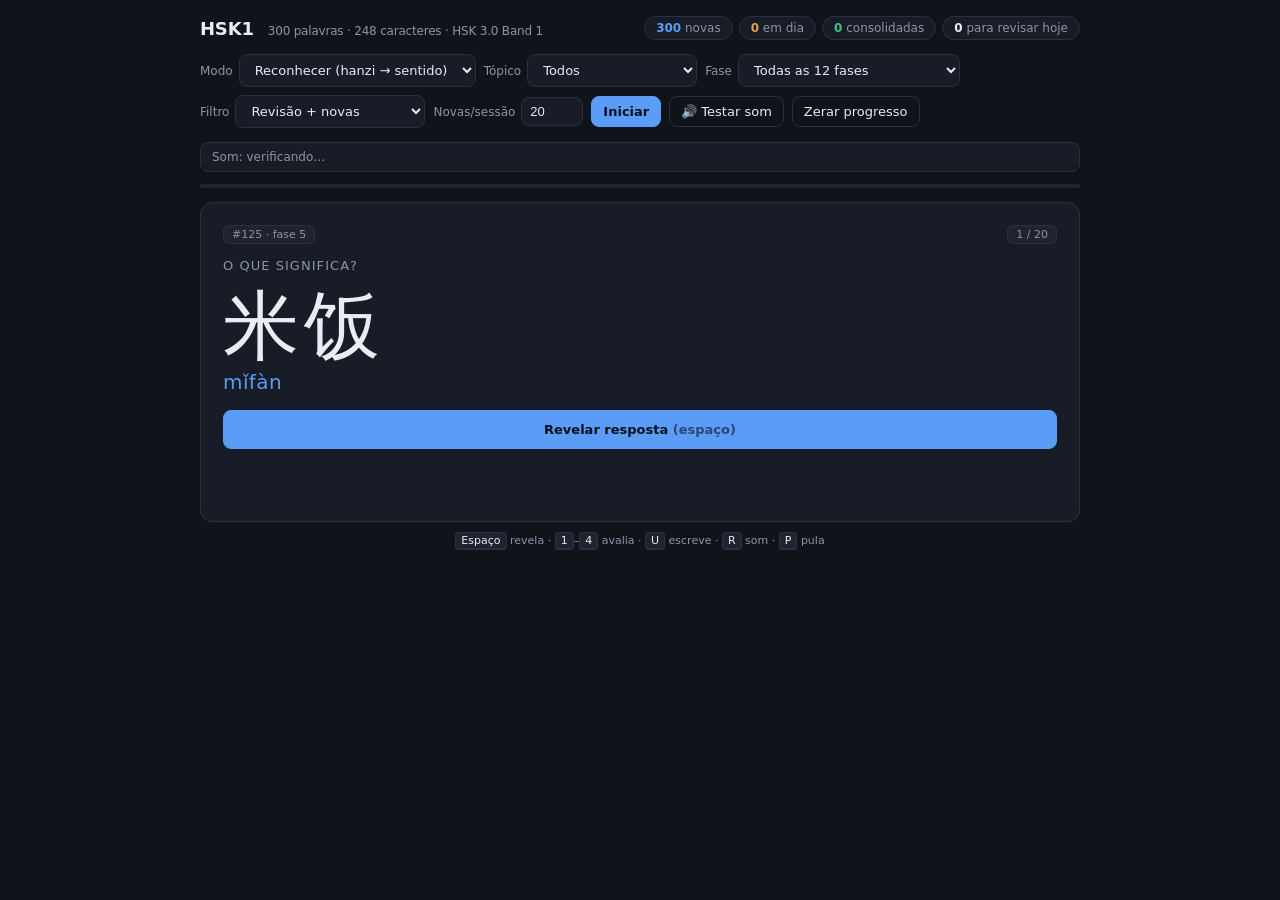
==== flashcards/index.html @ e9edb1f1 "chore: importa projeto HSK1 (dados, flashcards, scripts) com landing page" ====
<!DOCTYPE html>
<html lang="pt-BR">
<head>
<meta charset="utf-8">
<meta name="viewport" content="width=device-width, initial-scale=1">
<title>HSK1 · Flashcards</title>
<link rel="stylesheet" href="styles.css">
</head>
<body>
<div class="wrap">

  <header>
    <h1>HSK1 <small id="metaLine">300 palavras</small></h1>
    <div class="stats" id="stats"></div>
  </header>

  <div class="toolbar">
    <label class="field">Modo
      <select id="mode">
        <option value="recognize">Reconhecer (hanzi → sentido)</option>
        <option value="produce">Produzir (sentido → hanzi)</option>
        <option value="audio">Ouvir (som → hanzi)</option>
        <option value="comp">Componentes (radicais)</option>
      </select>
    </label>

    <label class="field">Tópico
      <select id="topic"><option value="">Todos</option></select>
    </label>

    <label class="field">Fase
      <select id="fase"><option value="">Todas as 12 fases</option></select>
    </label>

    <label class="field">Filtro
      <select id="filter">
        <option value="due">Revisão + novas</option>
        <option value="new">Só novas</option>
        <option value="dueOnly">Só revisões</option>
        <option value="all">Todas (ignora agenda)</option>
      </select>
    </label>

    <label class="field">Novas/sessão
      <input type="number" id="limit" value="20" min="1" max="100"
             style="width:62px;font-size:13px;background:var(--panel);color:var(--text);border:1px solid var(--line);border-radius:8px;padding:6px 8px;">
    </label>

    <button class="primary" id="start">Iniciar</button>
    <button class="ghost" id="testAudio">&#128266; Testar som</button>
    <button class="ghost" id="reset">Zerar progresso</button>
  </div>

  <div class="audio-status" id="audioStatus">Som: verificando…</div>

  <div class="bar"><i id="bar" style="width:0%"></i></div>

  <div class="card" id="card" style="margin-top:14px"></div>

  <div id="writeHost"></div>

  <div class="hint">
    <kbd>Espaço</kbd> revela · <kbd>1</kbd>–<kbd>4</kbd> avalia · <kbd>U</kbd> escreve · <kbd>R</kbd> som · <kbd>P</kbd> pula
  </div>

</div>

<script src="../data/hsk1.js"></script>
<script src="app.js"></script>
</body>
</html>
---- flashcards/styles.css ----
:root {
  --bg: #10131a;
  --panel: #181c26;
  --panel-2: #1f2430;
  --line: #2a3040;
  --text: #e8ecf4;
  --muted: #8b95a9;
  --accent: #5b9cf6;
  --ok: #3fbf7f;
  --warn: #e0a33e;
  --bad: #e05a5a;
  --radius: 12px;
  --hanzi: "Noto Serif SC", "Songti SC", "SimSun", "Microsoft YaHei", serif;
}

* { box-sizing: border-box; }

html, body {
  margin: 0;
  padding: 0;
  background: var(--bg);
  color: var(--text);
  font-family: "Inter", "Segoe UI", system-ui, -apple-system, sans-serif;
  min-height: 100%;
}

body { padding: 16px; }

.wrap { max-width: 880px; margin: 0 auto; }

/* ---------- header ---------- */

header {
  display: flex;
  align-items: center;
  justify-content: space-between;
  gap: 12px;
  flex-wrap: wrap;
  margin-bottom: 14px;
}

header h1 {
  font-size: 18px;
  font-weight: 650;
  margin: 0;
  letter-spacing: -0.2px;
}

header h1 small {
  color: var(--muted);
  font-weight: 400;
  font-size: 12px;
  margin-left: 8px;
}

.stats { display: flex; gap: 6px; flex-wrap: wrap; }

.pill {
  background: var(--panel);
  border: 1px solid var(--line);
  border-radius: 999px;
  padding: 4px 11px;
  font-size: 12px;
  color: var(--muted);
  white-space: nowrap;
}

.pill b { color: var(--text); font-weight: 600; }
.pill.new b { color: var(--accent); }
.pill.learn b { color: var(--warn); }
.pill.rev b { color: var(--ok); }

/* ---------- toolbar ---------- */

.toolbar {
  display: flex;
  gap: 8px;
  flex-wrap: wrap;
  align-items: center;
  margin-bottom: 14px;
}

button, select {
  font-family: inherit;
  font-size: 13px;
  color: var(--text);
  background: var(--panel);
  border: 1px solid var(--line);
  border-radius: 8px;
  padding: 7px 11px;
  cursor: pointer;
}

button:hover, select:hover { border-color: var(--accent); }
button:active { transform: translateY(1px); }

button.primary {
  background: var(--accent);
  border-color: var(--accent);
  color: #08101f;
  font-weight: 600;
}

button.ghost { background: transparent; }
button[disabled] { opacity: 0.4; cursor: not-allowed; }

label.field {
  display: flex;
  align-items: center;
  gap: 6px;
  font-size: 12px;
  color: var(--muted);
}

/* ---------- card ---------- */

.card {
  background: var(--panel);
  border: 1px solid var(--line);
  border-radius: var(--radius);
  padding: 22px;
  min-height: 320px;
  display: flex;
  flex-direction: column;
}

.card-top {
  display: flex;
  justify-content: space-between;
  font-size: 11px;
  color: var(--muted);
  margin-bottom: 14px;
}

.badge {
  background: var(--panel-2);
  border: 1px solid var(--line);
  border-radius: 6px;
  padding: 2px 8px;
  font-size: 11px;
}

.q {
  font-size: 13px;
  color: var(--muted);
  margin-bottom: 10px;
  text-transform: uppercase;
  letter-spacing: 0.08em;
}

.prompt {
  text-align: center;
  margin: 10px 0 18px;
}

.hanzi {
  font-family: var(--hanzi);
  font-size: 76px;
  line-height: 1.15;
  letter-spacing: 0.06em;
  color: var(--text);
}

.hanzi.small { font-size: 46px; }

.pinyin {
  font-size: 20px;
  color: var(--accent);
  letter-spacing: 0.02em;
}

.prompt-pt { font-size: 26px; line-height: 1.4; }
.prompt-hidden { color: var(--muted); font-size: 40px; letter-spacing: 0.1em; }

.choices { display: grid; gap: 8px; margin-top: 6px; }

.choice {
  text-align: left;
  padding: 11px 13px;
  font-size: 14px;
  line-height: 1.45;
  background: var(--panel-2);
  border-radius: 8px;
  border: 1px solid transparent;
}

.choice:hover { border-color: var(--accent); }
.choice.correct { border-color: var(--ok); background: rgba(63, 191, 127, 0.12); }
.choice.wrong { border-color: var(--bad); background: rgba(224, 90, 90, 0.12); }

.audio-btn {
  font-size: 34px;
  padding: 10px 20px;
  border-radius: 999px;
}

/* ---------- reveal ---------- */

.reveal {
  border-top: 1px solid var(--line);
  margin-top: 18px;
  padding-top: 16px;
  display: grid;
  gap: 14px;
}

.gloss { font-size: 18px; font-weight: 600; }

.blk h4 {
  margin: 0 0 6px;
  font-size: 11px;
  text-transform: uppercase;
  letter-spacing: 0.08em;
  color: var(--muted);
  font-weight: 600;
}

.blk p { margin: 0; font-size: 14px; line-height: 1.6; color: #cdd5e4; }

.comp { display: grid; gap: 6px; }

.comp-char {
  display: flex;
  align-items: baseline;
  gap: 10px;
  font-family: var(--hanzi);
  font-size: 26px;
}

.comp-char .parts {
  display: flex;
  flex-wrap: wrap;
  gap: 6px;
  align-items: center;
}

.tag {
  font-family: "Inter", sans-serif;
  font-size: 11px;
  color: var(--muted);
  background: var(--panel-2);
  border: 1px solid var(--line);
  border-radius: 6px;
  padding: 3px 8px;
}

.tag b { color: var(--accent); font-weight: 600; }

.ex { font-size: 14px; line-height: 1.65; }
.ex .zh { font-family: var(--hanzi); font-size: 19px; }
.ex .py { color: var(--accent); font-size: 12px; }
.ex .pt { color: var(--muted); font-size: 13px; }

.note {
  background: rgba(224, 163, 62, 0.09);
  border-left: 2px solid var(--warn);
  padding: 9px 12px;
  border-radius: 0 6px 6px 0;
  font-size: 13px;
  line-height: 1.55;
}

/* ---------- grading ---------- */

.grades { display: flex; gap: 8px; margin-top: 16px; }

.grades button { flex: 1; padding: 11px 8px; font-size: 13px; }
.grades .g0 { border-color: var(--bad); }
.grades .g1 { border-color: var(--warn); }
.grades .g2 { border-color: var(--accent); }
.grades .g3 { border-color: var(--ok); }

/* ---------- progress bar ---------- */

.bar { height: 4px; background: var(--panel-2); border-radius: 999px; overflow: hidden; margin: 12px 0 0; }
.bar > i { display: block; height: 100%; background: var(--accent); transition: width 0.25s; }

.audio-status {
  font-size: 12px; margin-top: 10px; padding: 7px 11px; border-radius: 8px;
  background: var(--panel); border: 1px solid var(--line); color: var(--muted);
}
.audio-status.ok { color: var(--ok, #6fcf97); border-color: color-mix(in srgb, var(--ok, #6fcf97) 35%, transparent); }
.audio-status.warn { color: #e2b04a; border-color: rgba(226, 176, 74, 0.35); }

.hint { font-size: 11px; color: var(--muted); margin-top: 12px; text-align: center; }

kbd {
  background: var(--panel-2);
  border: 1px solid var(--line);
  border-bottom-width: 2px;
  border-radius: 4px;
  padding: 1px 5px;
  font-family: inherit;
  font-size: 11px;
  color: var(--text);
}

/* ---------- write practice ---------- */

.canvas-wrap { text-align: center; }

canvas {
  background: var(--panel-2);
  border: 1px solid var(--line);
  border-radius: 8px;
  touch-action: none;
  cursor: crosshair;
}

.ghost-char {
  position: absolute;
  inset: 0;
  display: grid;
  place-items: center;
  font-family: var(--hanzi);
  font-size: 150px;
  color: rgba(232, 236, 244, 0.09);
  pointer-events: none;
  user-select: none;
}

.canvas-stack { position: relative; display: inline-block; }

.stack-tools { display: flex; gap: 6px; justify-content: center; margin-top: 8px; }

/* ---------- end screen ---------- */

.end { text-align: center; padding: 30px 10px; }
.end h2 { margin: 0 0 8px; font-size: 22px; }
.end p { color: var(--muted); margin: 4px 0; font-size: 14px; }

.hidden { display: none !important; }

.row { display: flex; gap: 8px; flex-wrap: wrap; }
.spread { justify-content: space-between; }

@media (max-width: 560px) {
  .hanzi { font-size: 58px; }
  .prompt-pt { font-size: 21px; }
  .card { padding: 16px; }
}
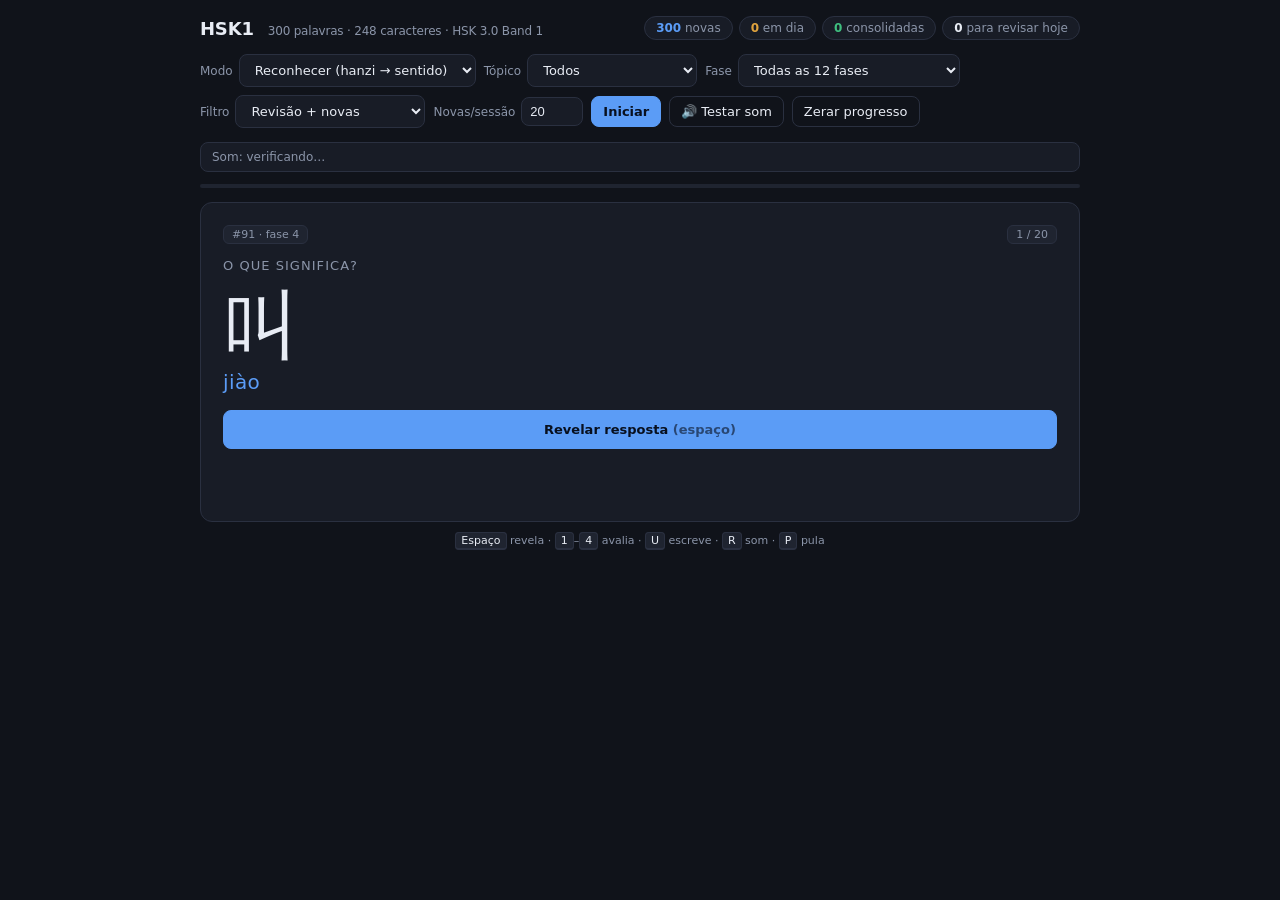
==== commit 9cfa7321: "fix: remove o referer do TTS web para destravar o audio do Google" ====
--- a/flashcards/index.html
+++ b/flashcards/index.html
@@ -2,6 +2,7 @@
 <html lang="pt-BR">
 <head>
 <meta charset="utf-8">
+<meta name="referrer" content="no-referrer">
 <meta name="viewport" content="width=device-width, initial-scale=1">
 <title>HSK1 · Flashcards</title>
 <link rel="stylesheet" href="styles.css">
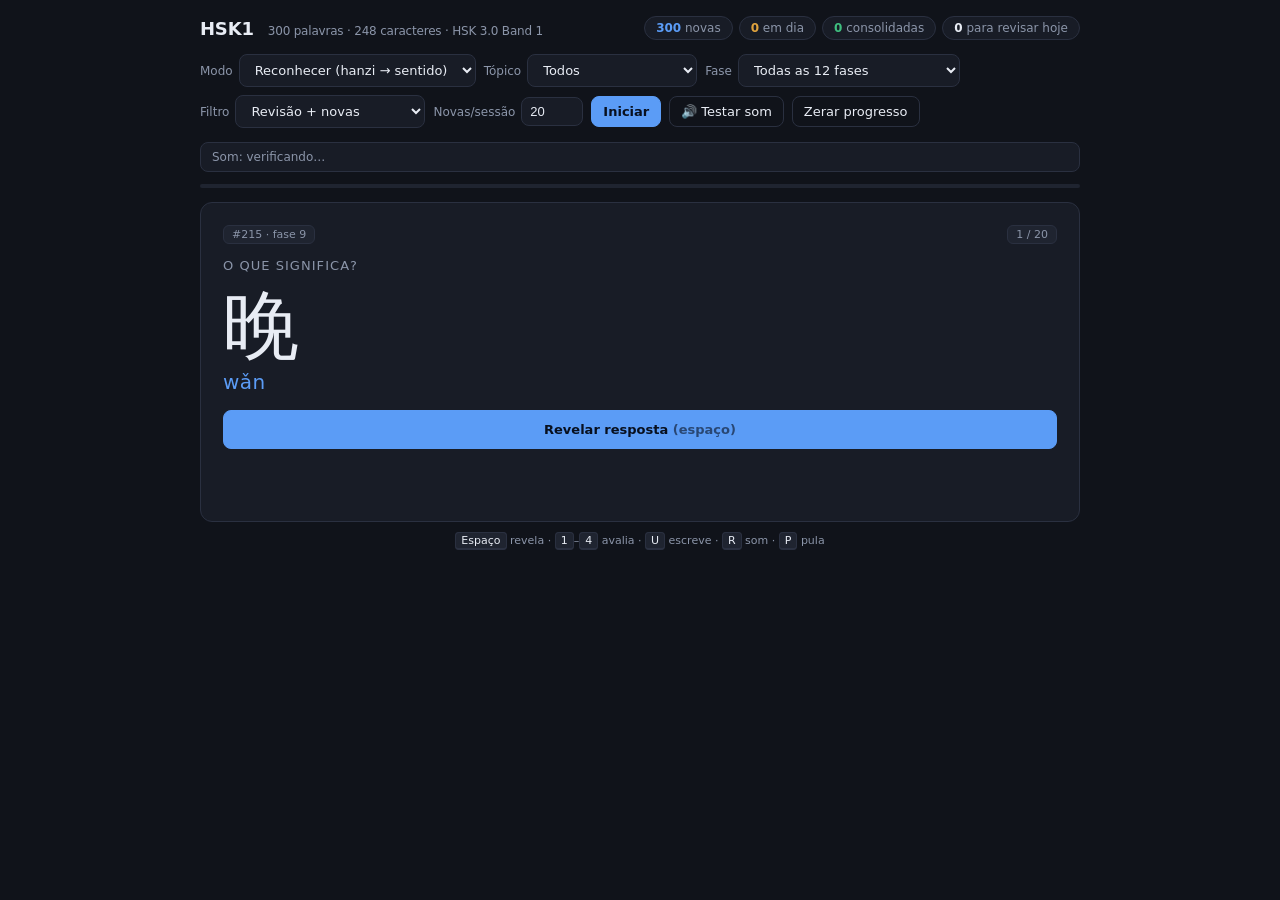
==== commit 79da3cab: "fix: referencia o favicon.ico nas duas paginas" ====
--- a/flashcards/index.html
+++ b/flashcards/index.html
@@ -5,6 +5,7 @@
 <meta name="referrer" content="no-referrer">
 <meta name="viewport" content="width=device-width, initial-scale=1">
 <title>HSK1 · Flashcards</title>
+<link rel="icon" type="image/x-icon" href="../favicon.ico">
 <link rel="stylesheet" href="styles.css">
 </head>
 <body>
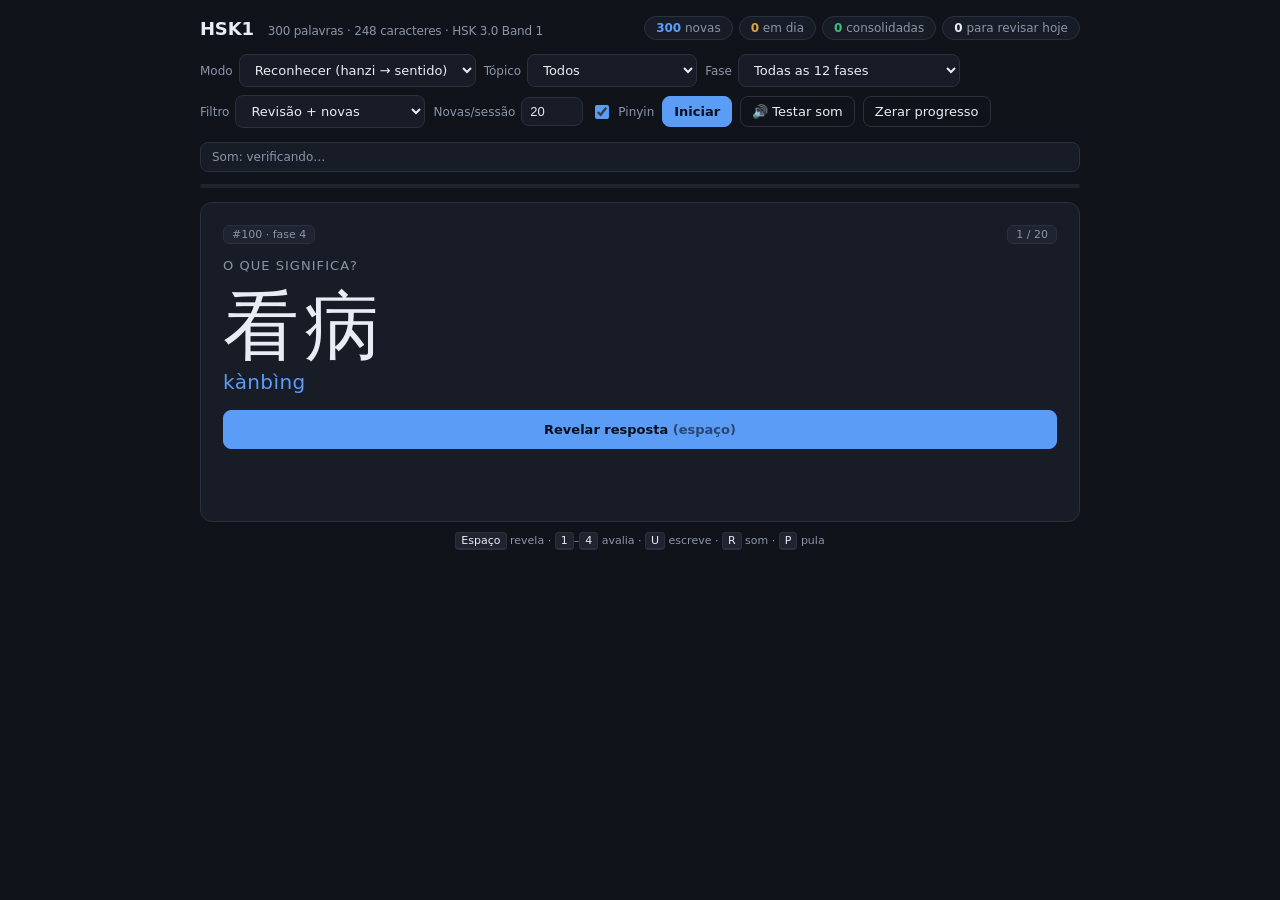
==== commit 3cee1051: "feat: opcao de ocultar/mostrar o pinyin nos flashcards" ====
--- a/flashcards/index.html
+++ b/flashcards/index.html
@@ -48,6 +48,8 @@
              style="width:62px;font-size:13px;background:var(--panel);color:var(--text);border:1px solid var(--line);border-radius:8px;padding:6px 8px;">
     </label>
 
+    <label class="field"><input type="checkbox" id="pinyinToggle" checked> Pinyin</label>
+
     <button class="primary" id="start">Iniciar</button>
     <button class="ghost" id="testAudio">&#128266; Testar som</button>
     <button class="ghost" id="reset">Zerar progresso</button>
--- a/flashcards/styles.css
+++ b/flashcards/styles.css
@@ -112,6 +112,13 @@
   color: var(--muted);
 }
 
+label.field input[type="checkbox"] {
+  accent-color: var(--accent);
+  width: 14px;
+  height: 14px;
+  cursor: pointer;
+}
+
 /* ---------- card ---------- */
 
 .card {
